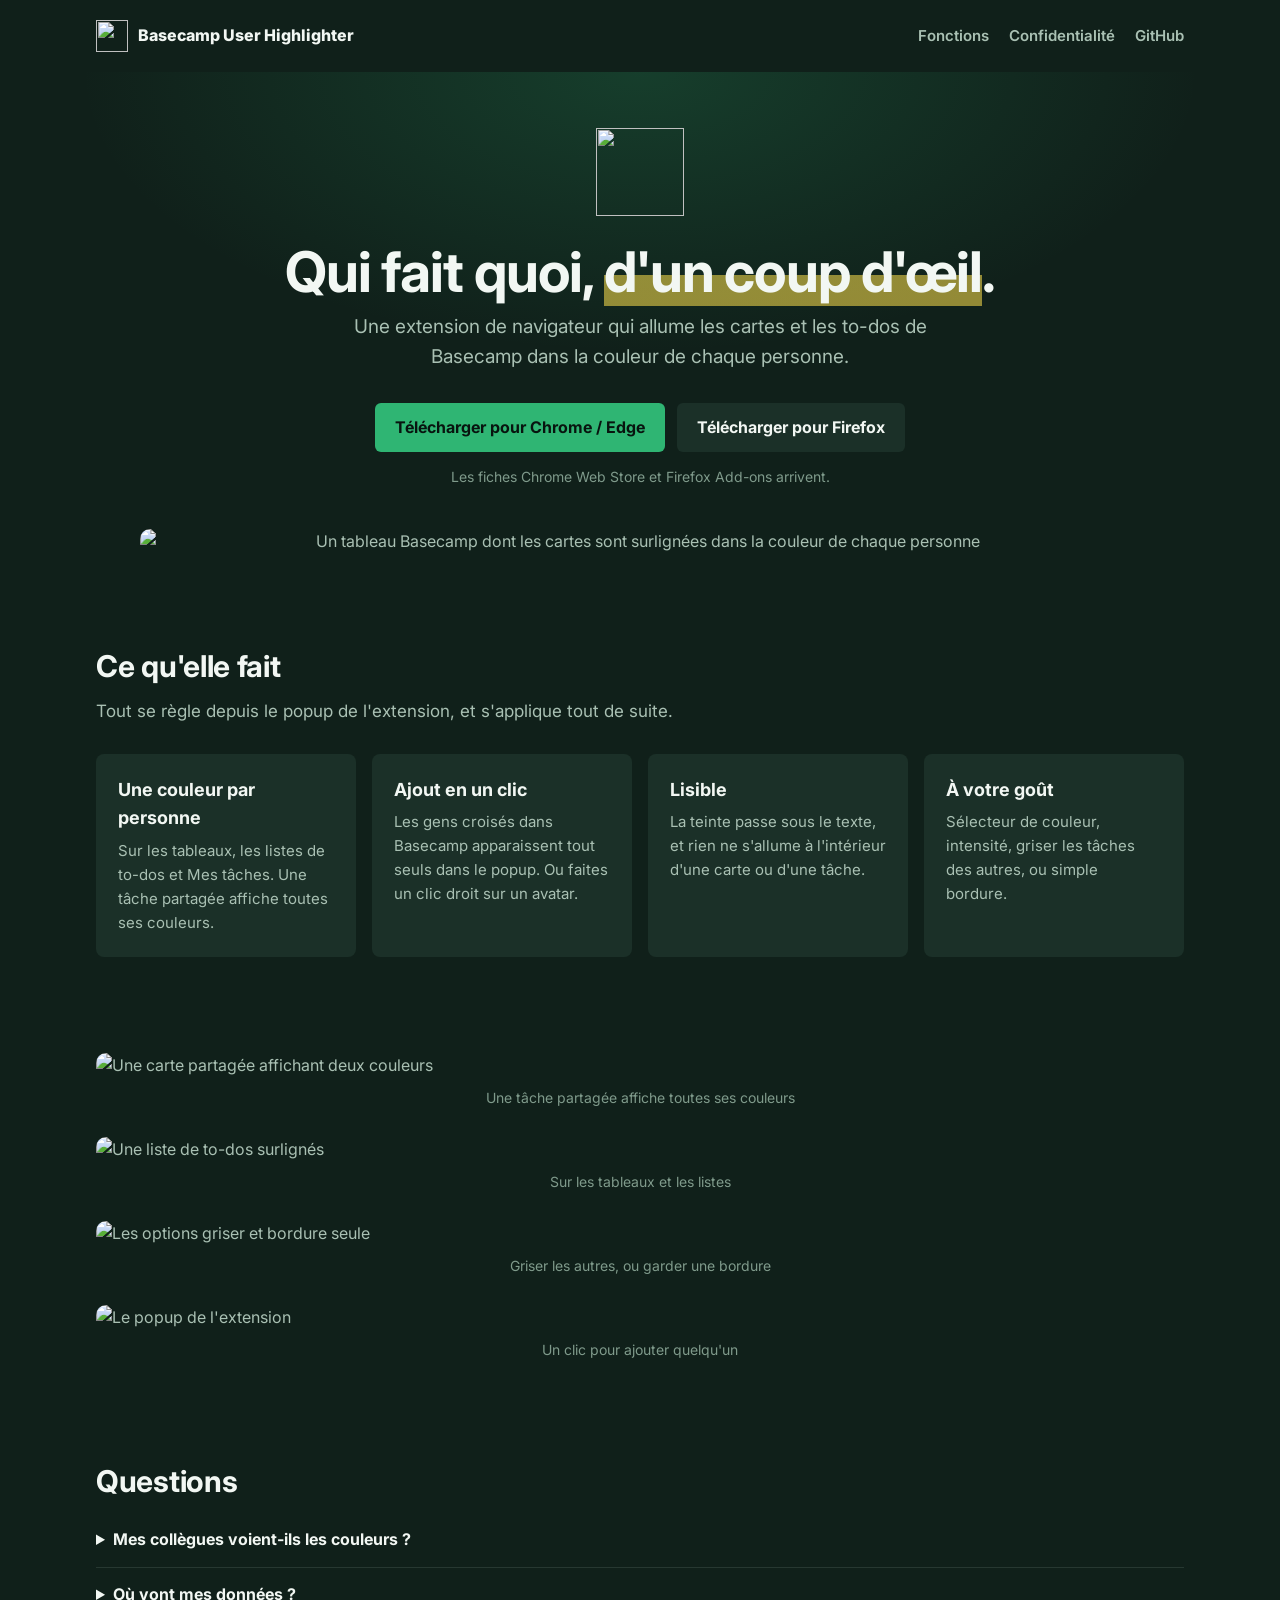
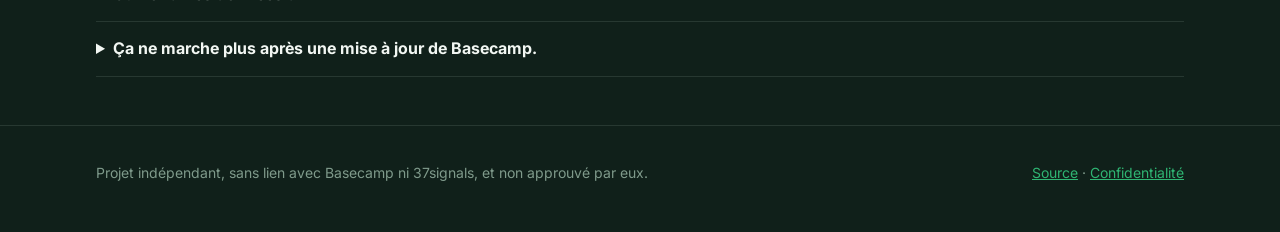
==== site/index.html @ 562e859b "feat: refonte 1.1.0 Popup en français avec ajout rapide des gens croisés dans Basecamp, sélecteur de" ====
<!DOCTYPE html>
<html lang="fr">
<!-- GitHub Pages site, published by .github/workflows/pages.yml with the visuals of store/ -->
<head>
  <meta charset="utf-8">
  <meta name="viewport" content="width=device-width, initial-scale=1">
  <title>Basecamp User Highlighter</title>
  <meta name="description" content="Extension de navigateur pour Basecamp : les cartes et les to-dos de vos collègues s'allument dans la couleur de chacun. Sans pistage.">
  <meta property="og:title" content="Basecamp User Highlighter">
  <meta property="og:description" content="Qui fait quoi dans Basecamp, d'un coup d'œil.">
  <meta property="og:image" content="https://lepetitpaco.github.io/basecamp-user-highlighter/promo-marquee-1400x560.png">
  <meta name="twitter:card" content="summary_large_image">
  <link rel="icon" href="icon.svg" type="image/svg+xml">
  <link rel="preconnect" href="https://fonts.googleapis.com">
  <link href="https://fonts.googleapis.com/css2?family=Inter:wght@400;600;700;800&display=swap" rel="stylesheet">
  <style>
    :root { --bg: #10201a; --card: #1b3028; --ink: #f2f7f3; --text: #a9c0b3; --muted: #7f9a8b; --line: rgba(169, 192, 179, .15); --green: #2fb573; --yellow: #ffe14d; }
    * { box-sizing: border-box; }
    body { margin: 0; background: var(--bg); color: var(--text); font-family: Inter, -apple-system, "Segoe UI", Roboto, sans-serif; line-height: 1.6; }
    a { color: var(--green); }
    img { max-width: 100%; }
    .wrap { max-width: 1120px; margin: 0 auto; padding: 0 16px; }
    header { padding: 20px 0; }
    header .wrap { display: flex; flex-wrap: wrap; align-items: center; justify-content: space-between; gap: 12px 16px; }
    .brand { display: flex; align-items: center; gap: 10px; color: var(--ink); font-weight: 800; text-decoration: none; }
    .brand img { width: 32px; height: 32px; }
    header nav { display: flex; gap: 20px; }
    header nav a { color: var(--text); text-decoration: none; font-weight: 600; font-size: 15px; }
    .hero { padding: 56px 0 40px; text-align: center; background: radial-gradient(800px 400px at 50% 0%, rgba(47, 181, 115, .2), transparent 70%); }
    .hero .logo { width: 88px; height: 88px; }
    h1 { margin: 18px 0 10px; color: var(--ink); font-size: clamp(34px, 6vw, 56px); line-height: 1.08; letter-spacing: -.02em; }
    h1 mark { background: linear-gradient(transparent 55%, rgba(255, 225, 77, .55) 55%); color: inherit; }
    .hero p { max-width: 640px; margin: 0 auto; font-size: 19px; }
    .cta { display: flex; flex-wrap: wrap; justify-content: center; gap: 12px; margin-top: 30px; }
    .button { padding: 12px 20px; border-radius: 6px; background: var(--green); color: #08140f; font-weight: 700; text-decoration: none; }
    .button.ghost { background: var(--card); color: var(--ink); }
    .note { margin-top: 14px !important; font-size: 14px !important; color: var(--muted); }
    .shot { margin: 40px auto 0; max-width: 1000px; }
    .shot img, .gallery img { display: block; width: 100%; border-radius: 10px; }
    section { padding: 48px 0; }
    h2 { margin: 0 0 8px; color: var(--ink); font-size: 30px; letter-spacing: -.01em; }
    .sub { margin: 0 0 28px; font-size: 17px; }
    .grid { display: grid; grid-template-columns: repeat(auto-fit, minmax(240px, 1fr)); gap: 16px; }
    .card { padding: 22px; border-radius: 8px; background: var(--card); }
    .card h3 { margin: 0 0 6px; color: var(--ink); font-size: 18px; }
    .card p { margin: 0; font-size: 15px; }
    .gallery { display: grid; gap: 28px; }
    .gallery figure { margin: 0; }
    .gallery figcaption { margin-top: 8px; font-size: 14px; color: var(--muted); text-align: center; }
    details { border-bottom: 1px solid var(--line); padding: 14px 0; }
    summary { cursor: pointer; color: var(--ink); font-weight: 700; }
    details p { margin: 10px 0 0; }
    footer { padding: 36px 0 48px; border-top: 1px solid var(--line); font-size: 14px; color: var(--muted); }
    footer .wrap { display: flex; flex-wrap: wrap; justify-content: space-between; gap: 12px; }
  </style>
</head>
<body>
  <header><div class="wrap">
    <a class="brand" href="./"><img src="icon.svg" alt="">Basecamp User Highlighter</a>
    <nav><a href="#fonctions">Fonctions</a><a href="privacy.html">Confidentialité</a><a href="https://github.com/lepetitpaco/basecamp-user-highlighter">GitHub</a></nav>
  </div></header>
  <div class="hero"><div class="wrap">
    <img class="logo" src="icon.svg" alt="">
    <h1>Qui fait quoi, <mark>d'un coup d'œil</mark>.</h1>
    <p>Une extension de navigateur qui allume les cartes et les to-dos de Basecamp dans la couleur de chaque personne.</p>
    <div class="cta">
      <a class="button" href="https://github.com/lepetitpaco/basecamp-user-highlighter/releases/latest">Télécharger pour Chrome / Edge</a>
      <a class="button ghost" href="https://github.com/lepetitpaco/basecamp-user-highlighter/releases/latest">Télécharger pour Firefox</a>
    </div>
    <p class="note">Les fiches Chrome Web Store et Firefox Add-ons arrivent.</p>
    <div class="shot"><img src="screenshots/1-qui-fait-quoi.png" alt="Un tableau Basecamp dont les cartes sont surlignées dans la couleur de chaque personne"></div>
  </div></div>
  <section id="fonctions"><div class="wrap">
    <h2>Ce qu'elle fait</h2>
    <p class="sub">Tout se règle depuis le popup de l'extension, et s'applique tout de suite.</p>
    <div class="grid">
      <div class="card"><h3>Une couleur par personne</h3><p>Sur les tableaux, les listes de to-dos et Mes tâches. Une tâche partagée affiche toutes ses couleurs.</p></div>
      <div class="card"><h3>Ajout en un clic</h3><p>Les gens croisés dans Basecamp apparaissent tout seuls dans le popup. Ou faites un clic droit sur un avatar.</p></div>
      <div class="card"><h3>Lisible</h3><p>La teinte passe sous le texte, et rien ne s'allume à l'intérieur d'une carte ou d'une tâche.</p></div>
      <div class="card"><h3>À votre goût</h3><p>Sélecteur de couleur, intensité, griser les tâches des autres, ou simple bordure.</p></div>
    </div>
  </div></section>
  <section><div class="wrap gallery">
    <figure><img src="screenshots/2-une-couleur-par-personne.png" alt="Une carte partagée affichant deux couleurs"><figcaption>Une tâche partagée affiche toutes ses couleurs</figcaption></figure>
    <figure><img src="screenshots/3-listes-et-mes-taches.png" alt="Une liste de to-dos surlignés"><figcaption>Sur les tableaux et les listes</figcaption></figure>
    <figure><img src="screenshots/4-griser-ou-bordure.png" alt="Les options griser et bordure seule"><figcaption>Griser les autres, ou garder une bordure</figcaption></figure>
    <figure><img src="screenshots/5-ajout-rapide.png" alt="Le popup de l'extension"><figcaption>Un clic pour ajouter quelqu'un</figcaption></figure>
  </div></section>
  <section><div class="wrap">
    <h2>Questions</h2>
    <details><summary>Mes collègues voient-ils les couleurs ?</summary><p>Non. Le surlignage n'existe que dans votre navigateur, et rien ne change sur votre compte Basecamp.</p></details>
    <details><summary>Où vont mes données ?</summary><p>Nulle part : tout reste dans le stockage de l'extension, sur votre appareil. Voir la <a href="privacy.html">politique de confidentialité</a>.</p></details>
    <details><summary>Ça ne marche plus après une mise à jour de Basecamp.</summary><p>L'extension lit la page de Basecamp, donc une refonte peut la casser. <a href="https://github.com/lepetitpaco/basecamp-user-highlighter/issues">Ouvrez un ticket</a>.</p></details>
  </div></section>
  <footer><div class="wrap">
    <span>Projet indépendant, sans lien avec Basecamp ni 37signals, et non approuvé par eux.</span>
    <span><a href="https://github.com/lepetitpaco/basecamp-user-highlighter">Source</a> · <a href="privacy.html">Confidentialité</a></span>
  </div></footer>
</body>
</html>
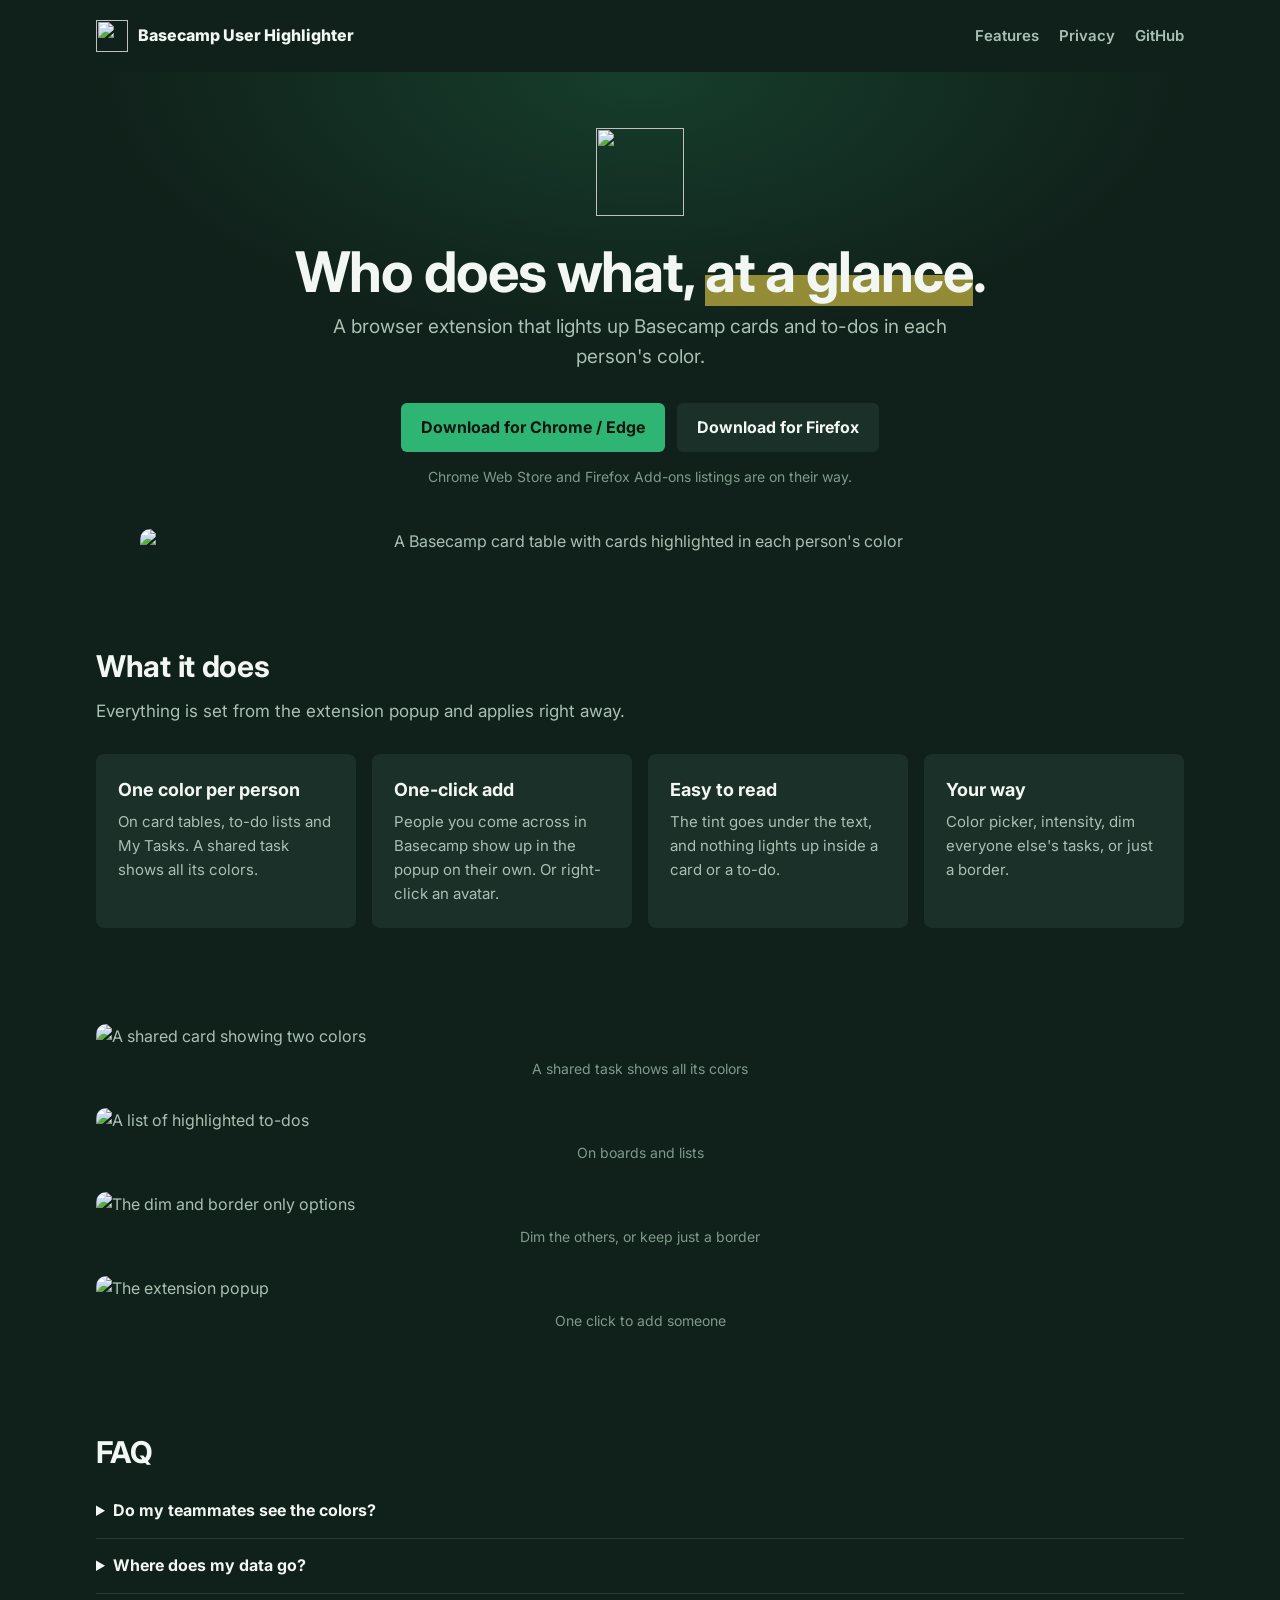
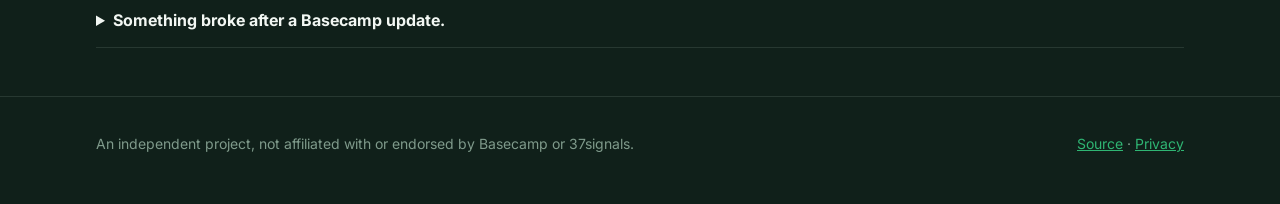
==== commit 44749848: "feat: tout en anglais, version 1.1.2" ====
--- a/site/index.html
+++ b/site/index.html
@@ -1,13 +1,13 @@
 <!DOCTYPE html>
-<html lang="fr">
+<html lang="en">
 <!-- GitHub Pages site, published by .github/workflows/pages.yml with the visuals of store/ -->
 <head>
   <meta charset="utf-8">
   <meta name="viewport" content="width=device-width, initial-scale=1">
   <title>Basecamp User Highlighter</title>
-  <meta name="description" content="Extension de navigateur pour Basecamp : les cartes et les to-dos de vos collègues s'allument dans la couleur de chacun. Sans pistage.">
+  <meta name="description" content="Browser extension for Basecamp: your teammates' cards and to-dos light up in each person's color. No tracking.">
   <meta property="og:title" content="Basecamp User Highlighter">
-  <meta property="og:description" content="Qui fait quoi dans Basecamp, d'un coup d'œil.">
+  <meta property="og:description" content="Who does what in Basecamp, at a glance.">
   <meta property="og:image" content="https://lepetitpaco.github.io/basecamp-user-highlighter/promo-marquee-1400x560.png">
   <meta name="twitter:card" content="summary_large_image">
   <link rel="icon" href="icon.svg" type="image/svg+xml">
@@ -57,44 +57,44 @@
 <body>
   <header><div class="wrap">
     <a class="brand" href="./"><img src="icon.svg" alt="">Basecamp User Highlighter</a>
-    <nav><a href="#fonctions">Fonctions</a><a href="privacy.html">Confidentialité</a><a href="https://github.com/lepetitpaco/basecamp-user-highlighter">GitHub</a></nav>
+    <nav><a href="#features">Features</a><a href="privacy.html">Privacy</a><a href="https://github.com/lepetitpaco/basecamp-user-highlighter">GitHub</a></nav>
   </div></header>
   <div class="hero"><div class="wrap">
     <img class="logo" src="icon.svg" alt="">
-    <h1>Qui fait quoi, <mark>d'un coup d'œil</mark>.</h1>
-    <p>Une extension de navigateur qui allume les cartes et les to-dos de Basecamp dans la couleur de chaque personne.</p>
+    <h1>Who does what, <mark>at a glance</mark>.</h1>
+    <p>A browser extension that lights up Basecamp cards and to-dos in each person's color.</p>
     <div class="cta">
-      <a class="button" href="https://github.com/lepetitpaco/basecamp-user-highlighter/releases/latest">Télécharger pour Chrome / Edge</a>
-      <a class="button ghost" href="https://github.com/lepetitpaco/basecamp-user-highlighter/releases/latest">Télécharger pour Firefox</a>
+      <a class="button" href="https://github.com/lepetitpaco/basecamp-user-highlighter/releases/latest">Download for Chrome / Edge</a>
+      <a class="button ghost" href="https://github.com/lepetitpaco/basecamp-user-highlighter/releases/latest">Download for Firefox</a>
     </div>
-    <p class="note">Les fiches Chrome Web Store et Firefox Add-ons arrivent.</p>
-    <div class="shot"><img src="screenshots/1-qui-fait-quoi.png" alt="Un tableau Basecamp dont les cartes sont surlignées dans la couleur de chaque personne"></div>
+    <p class="note">Chrome Web Store and Firefox Add-ons listings are on their way.</p>
+    <div class="shot"><img src="screenshots/1-who-does-what.png" alt="A Basecamp card table with cards highlighted in each person's color"></div>
   </div></div>
-  <section id="fonctions"><div class="wrap">
-    <h2>Ce qu'elle fait</h2>
-    <p class="sub">Tout se règle depuis le popup de l'extension, et s'applique tout de suite.</p>
+  <section id="features"><div class="wrap">
+    <h2>What it does</h2>
+    <p class="sub">Everything is set from the extension popup and applies right away.</p>
     <div class="grid">
-      <div class="card"><h3>Une couleur par personne</h3><p>Sur les tableaux, les listes de to-dos et Mes tâches. Une tâche partagée affiche toutes ses couleurs.</p></div>
-      <div class="card"><h3>Ajout en un clic</h3><p>Les gens croisés dans Basecamp apparaissent tout seuls dans le popup. Ou faites un clic droit sur un avatar.</p></div>
-      <div class="card"><h3>Lisible</h3><p>La teinte passe sous le texte, et rien ne s'allume à l'intérieur d'une carte ou d'une tâche.</p></div>
-      <div class="card"><h3>À votre goût</h3><p>Sélecteur de couleur, intensité, griser les tâches des autres, ou simple bordure.</p></div>
+      <div class="card"><h3>One color per person</h3><p>On card tables, to-do lists and My Tasks. A shared task shows all its colors.</p></div>
+      <div class="card"><h3>One-click add</h3><p>People you come across in Basecamp show up in the popup on their own. Or right-click an avatar.</p></div>
+      <div class="card"><h3>Easy to read</h3><p>The tint goes under the text, and nothing lights up inside a card or a to-do.</p></div>
+      <div class="card"><h3>Your way</h3><p>Color picker, intensity, dim everyone else's tasks, or just a border.</p></div>
     </div>
   </div></section>
   <section><div class="wrap gallery">
-    <figure><img src="screenshots/2-une-couleur-par-personne.png" alt="Une carte partagée affichant deux couleurs"><figcaption>Une tâche partagée affiche toutes ses couleurs</figcaption></figure>
-    <figure><img src="screenshots/3-listes-et-mes-taches.png" alt="Une liste de to-dos surlignés"><figcaption>Sur les tableaux et les listes</figcaption></figure>
-    <figure><img src="screenshots/4-griser-ou-bordure.png" alt="Les options griser et bordure seule"><figcaption>Griser les autres, ou garder une bordure</figcaption></figure>
-    <figure><img src="screenshots/5-ajout-rapide.png" alt="Le popup de l'extension"><figcaption>Un clic pour ajouter quelqu'un</figcaption></figure>
+    <figure><img src="screenshots/2-one-color-per-person.png" alt="A shared card showing two colors"><figcaption>A shared task shows all its colors</figcaption></figure>
+    <figure><img src="screenshots/3-boards-and-lists.png" alt="A list of highlighted to-dos"><figcaption>On boards and lists</figcaption></figure>
+    <figure><img src="screenshots/4-dim-or-border.png" alt="The dim and border only options"><figcaption>Dim the others, or keep just a border</figcaption></figure>
+    <figure><img src="screenshots/5-quick-add.png" alt="The extension popup"><figcaption>One click to add someone</figcaption></figure>
   </div></section>
   <section><div class="wrap">
-    <h2>Questions</h2>
-    <details><summary>Mes collègues voient-ils les couleurs ?</summary><p>Non. Le surlignage n'existe que dans votre navigateur, et rien ne change sur votre compte Basecamp.</p></details>
-    <details><summary>Où vont mes données ?</summary><p>Nulle part : tout reste dans le stockage de l'extension, sur votre appareil. Voir la <a href="privacy.html">politique de confidentialité</a>.</p></details>
-    <details><summary>Ça ne marche plus après une mise à jour de Basecamp.</summary><p>L'extension lit la page de Basecamp, donc une refonte peut la casser. <a href="https://github.com/lepetitpaco/basecamp-user-highlighter/issues">Ouvrez un ticket</a>.</p></details>
+    <h2>FAQ</h2>
+    <details><summary>Do my teammates see the colors?</summary><p>No. The highlighting only exists in your browser, and nothing changes on your Basecamp account.</p></details>
+    <details><summary>Where does my data go?</summary><p>Nowhere: everything stays in the extension's storage on your device. See the <a href="privacy.html">privacy policy</a>.</p></details>
+    <details><summary>Something broke after a Basecamp update.</summary><p>The extension reads Basecamp's pages, so a redesign can break it. Please <a href="https://github.com/lepetitpaco/basecamp-user-highlighter/issues">open an issue</a>.</p></details>
   </div></section>
   <footer><div class="wrap">
-    <span>Projet indépendant, sans lien avec Basecamp ni 37signals, et non approuvé par eux.</span>
-    <span><a href="https://github.com/lepetitpaco/basecamp-user-highlighter">Source</a> · <a href="privacy.html">Confidentialité</a></span>
+    <span>An independent project, not affiliated with or endorsed by Basecamp or 37signals.</span>
+    <span><a href="https://github.com/lepetitpaco/basecamp-user-highlighter">Source</a> · <a href="privacy.html">Privacy</a></span>
   </div></footer>
 </body>
 </html>
